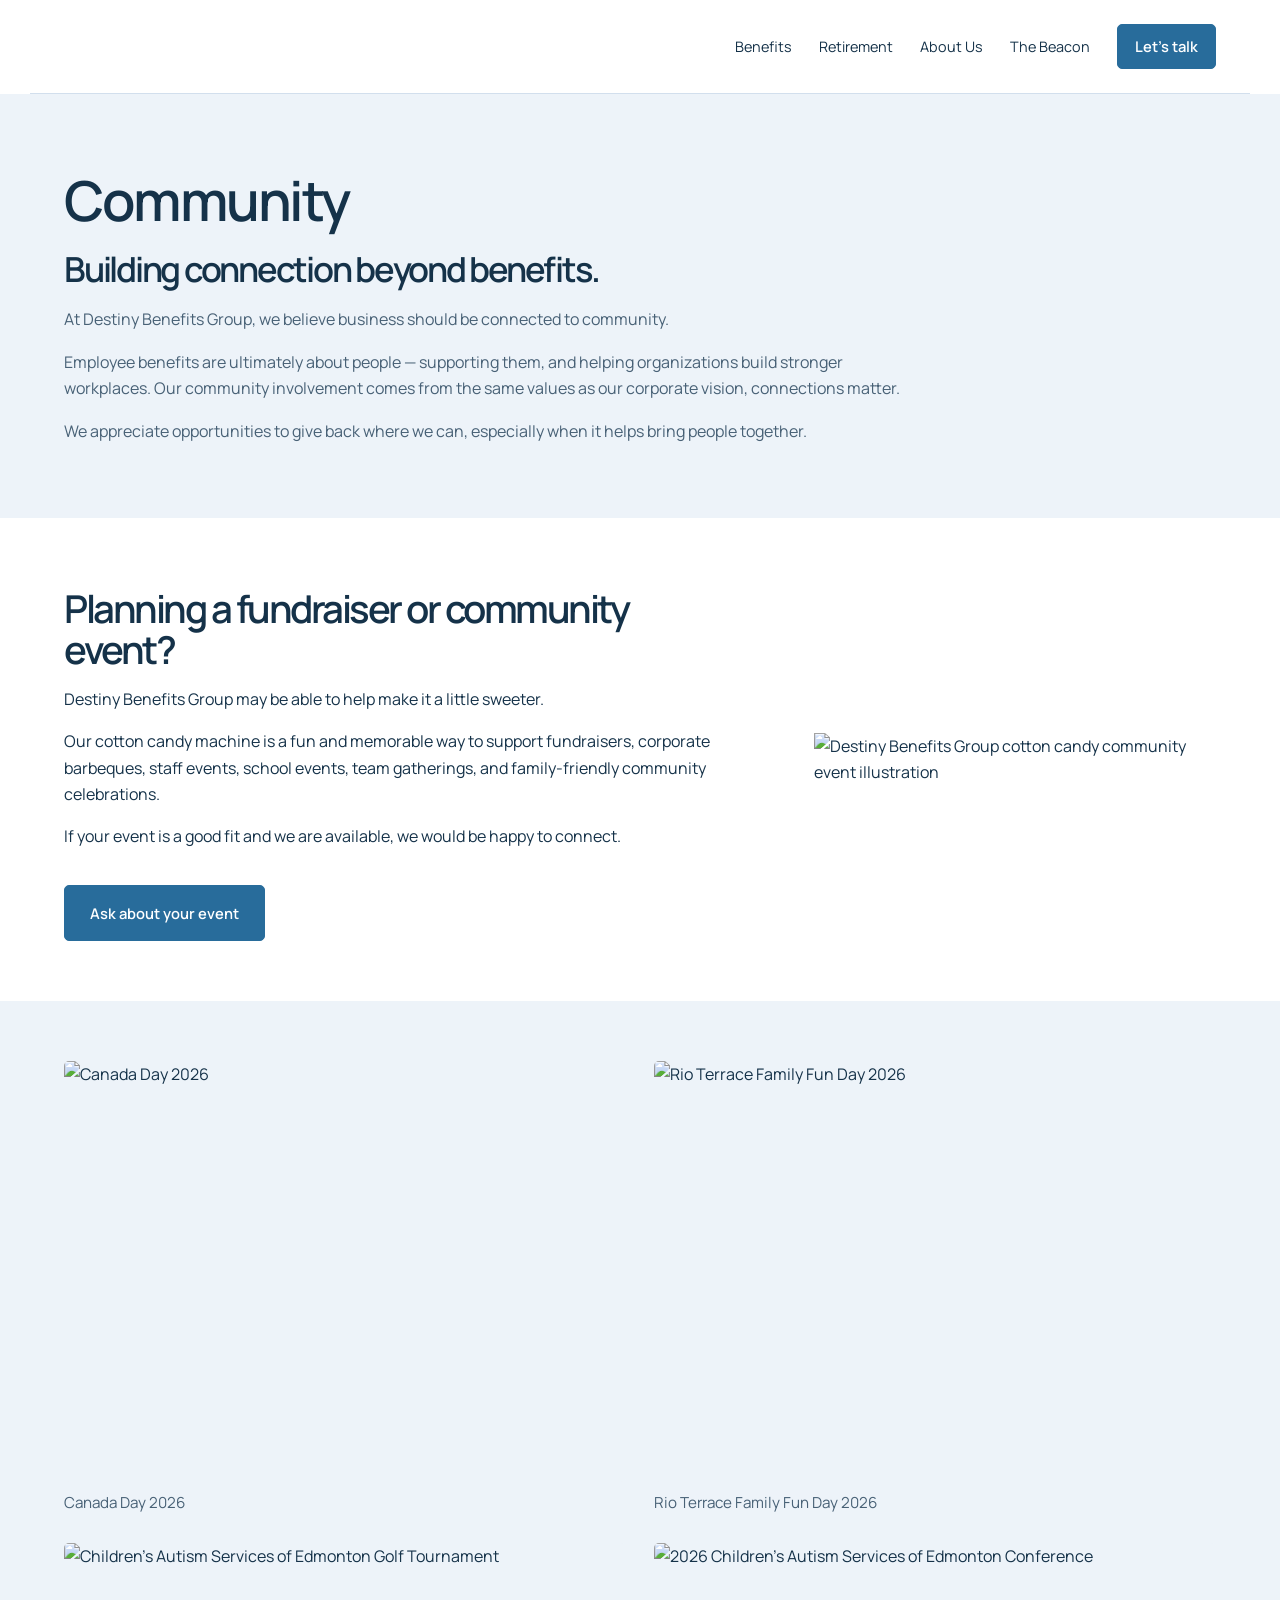
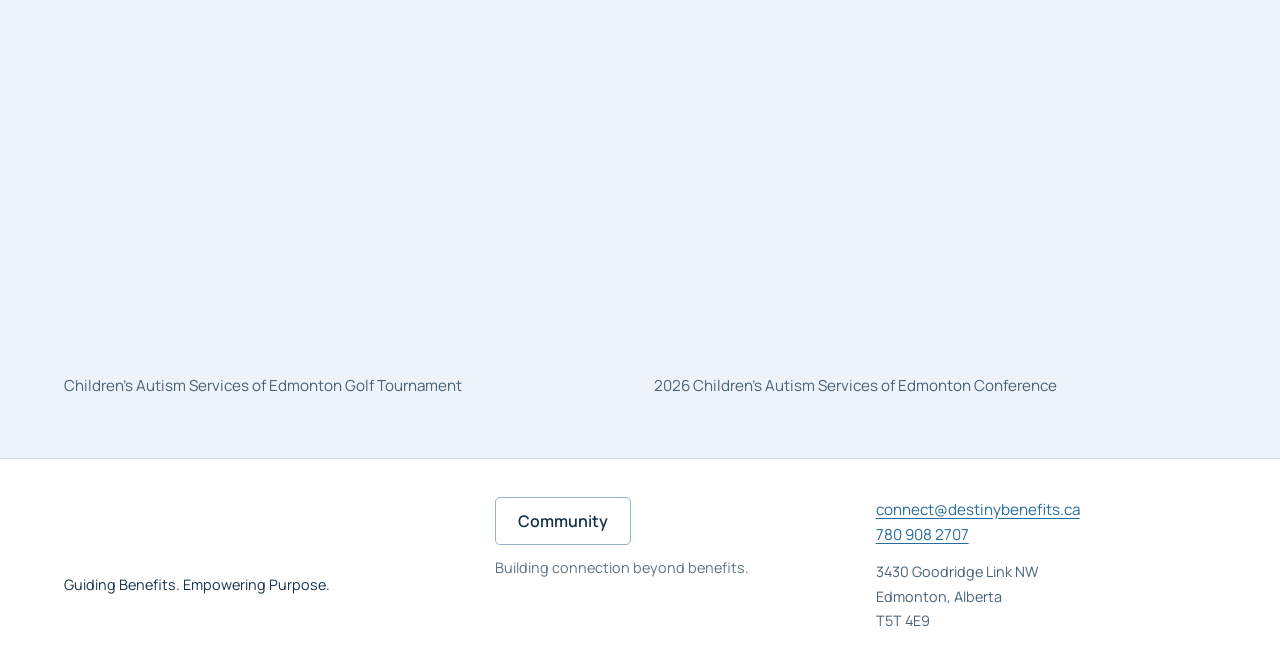
==== website/community/index.html @ bb43218a "Initial website backup" ====
<!doctype html>
<html lang="en-CA">
<head>
<meta charset="utf-8"><meta name="viewport" content="width=device-width,initial-scale=1">
<title>Community | Destiny Benefits Group</title>
<meta name="description" content="Building connection beyond benefits. Explore Destiny Benefits Group’s community involvement and cotton candy support for fundraisers and events.">
<link rel="canonical" href="https://www.caseyco.ca/community/">
<script async src="https://www.googletagmanager.com/gtag/js?id=G-K50L75HKY7"></script>
<script>window.dataLayer=window.dataLayer||[];function gtag(){dataLayer.push(arguments)}gtag('js',new Date());gtag('config','G-K50L75HKY7');</script>
<link rel="icon" type="image/svg+xml" href="data:image/svg+xml,%3Csvg xmlns='http://www.w3.org/2000/svg' viewBox='0 0 64 64'%3E%3Crect width='64' height='64' rx='10' fill='%23262327'/%3E%3Ctext x='32' y='45' text-anchor='middle' font-family='Georgia' font-size='43' fill='%23d6ac58'%3E%26amp%3B%3C/text%3E%3C/svg%3E">
<style>
@import url('https://fonts.googleapis.com/css2?family=DM+Sans:wght@400;500;600;700&family=Manrope:wght@400;500;600&display=swap');
:root{--ink:#282428;--muted:#665f5d;--gold:#b8893d;--pale:#f7f3ec;--cream:#fdfbf7;--line:#ded6ca}*{box-sizing:border-box}html{scroll-behavior:smooth}body{margin:0;color:var(--ink);background:var(--cream);font:16px/1.65 'DM Sans',Arial,sans-serif}a{color:inherit}img{max-width:100%}button,input,select,textarea{font:inherit}button{cursor:pointer}.wrap{max-width:1220px;margin:auto;padding:0 34px}.eyebrow{font-size:.78rem;letter-spacing:.19em;text-transform:uppercase;font-weight:700;color:#946c31}.serif{font-family:Georgia,'Times New Roman',serif;font-weight:400;letter-spacing:-.045em;line-height:1.06}h1{font-size:clamp(3.2rem,6.7vw,6.8rem);margin:.3em 0}h2{font-size:clamp(2.4rem,4vw,4.5rem);margin:.25em 0 .35em}h3{font-size:1.38rem;line-height:1.25;margin:.7em 0}.lead{font-size:1.16rem;line-height:1.7;color:#4d4748;max-width:620px}.btn{display:inline-flex;align-items:center;justify-content:center;padding:15px 25px;border:1px solid var(--ink);background:var(--ink);color:white;text-decoration:none;font-weight:600;font-size:.92rem;min-height:54px;transition:.2s}.btn:hover{background:#4c3e35}.btn.light{background:transparent;color:var(--ink)}.btn.light:hover{background:#eee8dd}.textlink{font-weight:700;text-underline-offset:5px}.nav{display:flex;align-items:center;justify-content:space-between;gap:24px;min-height:94px;border-bottom:1px solid var(--line)}.nav img{width:190px;display:block}.navlinks{display:flex;align-items:center;gap:27px;font-size:.9rem}.navlinks a{text-decoration:none}.navlinks a:hover{text-decoration:underline}.navlinks .btn{min-height:42px;padding:9px 17px;color:white}.hero{background:#f8f5ef;position:relative;overflow:hidden}.hero:after{content:'&';font-family:Georgia,serif;color:#d8bd87;position:absolute;font-size:40rem;line-height:1;right:-7rem;top:-7rem;opacity:.16;pointer-events:none}.herogrid{display:grid;grid-template-columns:1.2fr .8fr;gap:7%;align-items:end;padding-top:95px;padding-bottom:100px;position:relative;z-index:1}.hero .lead{font-size:1.2rem}.heroaside{border-top:1px solid #bbaa8e;padding-top:30px;margin-bottom:14px;max-width:380px}.heroaside strong{display:block;font:normal 1.8rem/1.2 Georgia,serif}.heroaside p{color:var(--muted)}.actions{display:flex;gap:12px;flex-wrap:wrap;margin-top:35px}.strip{background:var(--ink);color:#f7f0e4}.strip .wrap{display:flex;align-items:center;justify-content:space-between;gap:40px;padding-top:28px;padding-bottom:28px}.strip p{margin:0;font-size:1.05rem}.strip span{color:#d6ad66}.section{padding:110px 0}.intro{display:grid;grid-template-columns:1fr 1fr;gap:12%;align-items:start}.intro p{color:var(--muted)}.rule{border-top:1px solid var(--line);margin-top:40px}.grid3{display:grid;grid-template-columns:repeat(3,1fr);gap:23px;margin-top:45px}.card{border-top:2px solid #c49a57;padding:25px 15px 20px 0}.card .num{font-family:Georgia,serif;color:#b58c4e;font-size:1.5rem}.card p{color:var(--muted);margin:0}.cream{background:var(--pale)}.offerhead{display:flex;justify-content:space-between;align-items:end;gap:40px}.offerhead p{max-width:480px;color:var(--muted)}.offergrid{display:grid;grid-template-columns:repeat(2,1fr);gap:1px;background:var(--line);border:1px solid var(--line);margin-top:45px}.offer{padding:39px;background:var(--cream)}.offer p{color:var(--muted);margin:0}.offer small{display:block;text-transform:uppercase;letter-spacing:.12em;color:#936b34;font-weight:700}.micro{background:#2d292b;color:#f8f4ee;padding:95px 0}.microgrid{display:grid;grid-template-columns:1.2fr .8fr;gap:10%;align-items:center}.micro .eyebrow{color:#dbba7a}.micro p{color:#ddd4cb}.micro .btn{background:#d1aa66;color:#261f1e;border-color:#d1aa66}.microbox{border:1px solid #8b7558;padding:38px}.microbox strong{font:normal 2rem Georgia,serif;color:#e4ca97}.microbox ul{padding-left:20px;color:#e5d9cd}.microbox li{margin:10px 0}.process{display:grid;grid-template-columns:repeat(4,1fr);gap:22px;margin-top:40px}.step{border-top:1px solid #ae956d;padding-top:17px}.step b{color:#af8546}.step p{color:var(--muted)}.quote{padding:78px 0;background:#eee5d6}.quote blockquote{font:normal clamp(2rem,3.7vw,3.9rem)/1.2 Georgia,serif;letter-spacing:-.035em;max-width:900px;margin:0}.quote p{margin-bottom:0;color:#6f604c}.contact{background:#f8f5ef}.contactgrid{display:grid;grid-template-columns:.85fr 1.15fr;gap:9%}.contact p{color:var(--muted)}form{background:#fff;padding:36px;border:1px solid var(--line)}label{display:block;font-weight:600;font-size:.9rem;margin-bottom:6px}input,select,textarea{width:100%;border:1px solid #bfb7ab;background:#fff;border-radius:0;padding:12px 13px;color:var(--ink);min-height:49px}textarea{min-height:110px;resize:vertical}input:focus,select:focus,textarea:focus{outline:2px solid var(--gold);outline-offset:2px}.field{margin-bottom:18px}.row{display:grid;grid-template-columns:1fr 1fr;gap:15px}.hint{font-size:.82rem;color:var(--muted);line-height:1.5}.footer{background:#262327;color:#e8e0d8;padding:45px 0}.footer .wrap{display:flex;justify-content:space-between;gap:30px;align-items:center}.footer img{width:180px;background:white}.footer a{color:#e2bf81}.footer p{font-size:.82rem;color:#c8bfb5;margin:0}.sr{position:absolute;width:1px;height:1px;padding:0;margin:-1px;overflow:hidden;clip:rect(0,0,0,0);white-space:nowrap;border:0}@media(max-width:850px){.navlinks a:not(.btn){display:none}.herogrid,.intro,.microgrid,.contactgrid{grid-template-columns:1fr}.herogrid{padding-top:65px;padding-bottom:70px;gap:45px}.heroaside{max-width:none}.grid3,.process{grid-template-columns:repeat(2,1fr)}.section{padding:75px 0}}@media(max-width:600px){.wrap{padding-left:22px;padding-right:22px}.nav{min-height:74px}.nav img{width:145px}.navlinks .btn{font-size:.78rem;padding:7px 10px;min-height:40px}.herogrid{padding-top:48px}h1{font-size:3.45rem}.grid3,.process,.offergrid,.row{grid-template-columns:1fr}.offer{padding:27px}.strip .wrap{display:block}.strip p+p{margin-top:8px}.microbox{padding:25px}.footer .wrap{display:block}.footer p{margin-top:20px}form{padding:22px}.section{padding:65px 0}}@media(prefers-reduced-motion:reduce){html{scroll-behavior:auto}*{transition:none!important}}
/* Blend the white JPEG logo into the page instead of framing it as a tile. */
.nav img,.footer img{mix-blend-mode:multiply}
.footer{background:#f8f5ef;color:var(--ink);border-top:1px solid var(--line)}
.footer img{background:transparent}.footer a{color:#735020}.footer p{color:#6f6760}
.hero{background:#f7f2e9}.hero:after{opacity:.11;right:-5rem;top:-8rem}
.hero .eyebrow{color:#805722}.heroaside{border-top:2px solid #c99d56}
@media(max-width:600px){.hero:after{right:-10rem;top:3rem;font-size:25rem}}

/* Contemporary, high-contrast direction. The supplied mark remains blended into white surfaces. */
:root{--ink:#153249;--muted:#486176;--gold:#286c9b;--pale:#edf3f9;--cream:#ffffff;--line:#d2dfed}
body{background:#fff;color:var(--ink);font-family:'Manrope','DM Sans',Arial,sans-serif}
.serif{font-family:'Manrope','DM Sans',Arial,sans-serif;font-weight:600;letter-spacing:-.065em;line-height:1.07}
.eyebrow{color:#255c86;letter-spacing:.12em}.lead{color:#314d60}.btn{background:#286c9b;border-color:#286c9b;color:white;border-radius:5px}.btn:hover{background:#205579;border-color:#205579}.btn.light{color:#153249;border-color:#94afc9;background:transparent}.btn.light:hover{background:#e7eff8}
.nav{background:white}.nav img,.footer img{mix-blend-mode:multiply}.navlinks .btn{color:white}
.hero{background:#edf3f9}.hero:after{content:none}.herogrid{align-items:center;grid-template-columns:1.16fr .84fr;padding-top:105px;padding-bottom:115px}.hero h1{max-width:790px}.heroaside{background:#153249;color:white;padding:50px;border:0;max-width:none;margin:0;border-radius:5px;box-shadow:16px 16px 0 #ccdff2}.heroaside .eyebrow{color:#b5d8f4}.heroaside strong{font-family:'Manrope',sans-serif;font-size:clamp(1.7rem,2.2vw,2.5rem);font-weight:600;letter-spacing:-.045em}.heroaside p{color:#dfecf8}.hero .eyebrow{color:#286c9b}
.audience{background:#fff}.audience-heading{display:flex;justify-content:space-between;align-items:end;gap:40px}.audience-heading p{max-width:385px;color:var(--muted)}.audience-tabs{display:grid;grid-template-columns:repeat(3,1fr);gap:12px;margin-top:42px}.audience-tab{text-align:left;border:1px solid #d2dfed;background:#f6f9fc;color:var(--ink);padding:23px 25px;min-height:126px;border-radius:5px;transition:.2s}.audience-tab:hover{border-color:#286c9b;background:#e7eff8}.audience-tab.active{background:#153249;color:white;border-color:#153249}.audience-tab span{font-size:.76rem;font-weight:700;color:#286c9b;margin-right:15px}.audience-tab.active span{color:#b5d8f4}.audience-tab strong{font-size:1.14rem}.audience-tab small{display:block;margin:10px 0 0 32px;font-size:.85rem}.audience-panel{display:grid;grid-template-columns:1.05fr .95fr;gap:8%;background:#edf3f9;margin-top:14px;padding:55px;border-radius:5px;min-height:400px}.audience-copy h3{font-size:clamp(2rem,3.2vw,3.5rem);margin:12px 0 22px;max-width:540px}.audience-copy p{color:#38576b}.audience-copy .btn{margin-top:13px}.audience-benefits{border-left:1px solid #bed2e7;padding-left:8%;align-self:center}.audience-benefits ul{padding:0;margin:15px 0 0;list-style:none}.audience-benefits li{padding:18px 0;border-top:1px solid #bed2e7}.audience-benefits strong,.audience-benefits span{display:block}.audience-benefits span{font-size:.93rem;color:#486176;margin-top:3px}
.review{background:#153249;color:white}.reviewgrid{display:grid;grid-template-columns:1.15fr .85fr;gap:12%;align-items:center}.review .eyebrow{color:#b5d8f4}.review .lead,.review p{color:#dfecf8}.review .btn{background:#a4cbec;color:#17364f;border-color:#a4cbec}.review .btn:hover{background:#d0e6f9}.review-note{border:1px solid #7399ba;padding:35px}.review-note h3{font-size:1.65rem}.review-note p{margin-bottom:0}
.solutions{background:white}.offergrid{background:#d2dfed;border-color:#d2dfed}.offer{background:#f9fbfc}.offer small{color:#286c9b}.offer h3{font-size:1.5rem}.method{background:#edf3f9}.method .step{border-color:#91b5d4}.method .step b{color:#286c9b}
.contact{background:#f6f9fc}.contact form{border-color:#d2dfed;box-shadow:12px 12px 0 #dfeaf6}.contact input,.contact select,.contact textarea{border-color:#a1b9d1;border-radius:3px}.footer{background:#fff;color:var(--ink);border-top:1px solid #d2dfed}.footer a{color:#286c9b}.footer p{color:#5d7380}
@media(max-width:850px){.herogrid,.reviewgrid,.audience-panel{grid-template-columns:1fr}.reviewgrid{gap:38px}.audience-panel{gap:24px}.herogrid{padding-top:75px;padding-bottom:85px}.heroaside{box-shadow:10px 10px 0 #ccdff2}.audience-benefits{border-left:0;border-top:1px solid #bed2e7;padding:28px 0 0}.audience-heading{display:block}}
@media(max-width:600px){.herogrid{padding-top:55px}.hero h1{font-size:clamp(3rem,12vw,4rem)}.heroaside{padding:29px}.audience-tabs{grid-template-columns:1fr;gap:8px}.audience-tab{min-height:80px;padding:14px 18px}.audience-tab small{margin:3px 0 0 31px}.audience-panel{padding:27px}.review-note{padding:25px}.contact form{box-shadow:6px 6px 0 #dfeaf6}}
.contact-content{max-width:760px}.contact-content .actions{margin-top:28px}.contact-content .btn{margin-top:0}
.brand-logo{display:block;width:190px;height:70px;background:url("/assets/destiny-benefits-logo.png") center center/340px auto no-repeat}.footer .brand-logo{width:180px;height:66px;background-size:322px auto}@media(max-width:600px){.nav .brand-logo{width:145px;height:54px;background-size:260px auto}}
@media(max-width:850px){.nav{flex-wrap:wrap;padding-top:10px;padding-bottom:14px}.navlinks{width:100%;justify-content:space-between;gap:10px;flex-wrap:wrap}.navlinks a:not(.btn){display:inline}.navlinks .btn{min-height:40px;padding:8px 13px}}
.copy-option{margin-top:30px;border-top:1px solid #bed2e7;padding-top:18px}.copy-option summary{cursor:pointer;font-weight:700;color:#255c86;text-underline-offset:4px}.copy-option[open]{border-top-color:#82a8c9}.copy-option h4{font-size:1.45rem;line-height:1.2;margin:22px 0 12px}.copy-option p{margin:0 0 13px}.copy-option .alt-statement{margin:18px 0;font-weight:700;color:#153249}

.hero h1{font-size:clamp(2.8rem,4.3vw,4.5rem);line-height:1.13;letter-spacing:-.045em;max-width:680px}
@media(max-width:600px){.hero h1{font-size:clamp(2.45rem,8.5vw,3.1rem);line-height:1.14}}

.home-hero .herogrid{grid-template-columns:1.12fr .88fr;gap:6%;padding-top:64px;padding-bottom:64px}.home-hero h1{font-size:clamp(2.7rem,4.2vw,4.3rem)}.logo-animation{position:relative;aspect-ratio:16/9;width:100%;overflow:hidden;border-radius:5px;background:#223463}.logo-animation img,.logo-animation video{position:absolute;width:100%;height:100%;object-fit:contain;inset:0}.logo-animation video{display:none}.logo-animation.playing video{display:block}.logo-animation.playing img{visibility:hidden}.home-plans{padding:32px 0;border-bottom:1px solid var(--line)}.home-plans .wrap{display:grid;grid-template-columns:.8fr 1.2fr;gap:35px;align-items:center}.home-plans p{margin:4px 0}.home-services{grid-template-columns:repeat(2,1fr)}.home-questions{padding-left:24px;margin:28px 0;font-size:1.16rem}.home-questions li{margin:12px 0}.home-approach{max-width:850px}.home-approach p{color:var(--muted)}@media(max-width:850px){.home-hero .herogrid{grid-template-columns:1fr;gap:30px}.logo-animation{grid-row:1;max-width:480px;justify-self:center}.home-plans .wrap{grid-template-columns:1fr;gap:12px}}@media(max-width:600px){.home-hero .herogrid{padding-top:28px;padding-bottom:45px}.logo-animation{max-width:340px}.home-services{grid-template-columns:1fr}}
.talk-grid{display:grid;grid-template-columns:1fr 1fr;gap:8%;align-items:start}.talk-card{padding:34px;background:var(--pale);border:1px solid var(--line);border-radius:5px}.talk-card h2{font-size:2rem}.talk-details{font-size:1.12rem}.talk-details a{overflow-wrap:anywhere}.talk-details address{font-style:normal;margin-top:28px}@media(max-width:700px){.talk-grid{grid-template-columns:1fr;gap:32px}.talk-card{padding:25px}}
.community-intro{max-width:850px;padding-top:58px;padding-bottom:58px}.community-intro h1{font-size:clamp(2.8rem,4.3vw,4.5rem)}.community-intro h2{font-size:clamp(1.5rem,2.7vw,2.25rem);line-height:1.25}.community-intro p{color:var(--muted)}.community-offer{display:grid;grid-template-columns:1.25fr .75fr;gap:7%;align-items:center}.community-offer h2{font-size:clamp(1.8rem,3vw,2.7rem)}.community-offer img{width:100%;max-height:310px;object-fit:contain}.community-section{padding:60px 0}.community-gallery{display:grid;grid-template-columns:repeat(2,minmax(0,1fr));gap:28px}.community-gallery figure{margin:0}.community-gallery img{display:block;width:100%;aspect-ratio:4/3;object-fit:contain;background:var(--pale);border-radius:5px}.community-gallery figcaption{font-size:.95rem;line-height:1.5;margin-top:10px;color:var(--muted)}@media(max-width:700px){.community-offer,.community-gallery{grid-template-columns:1fr}.community-offer{gap:28px}.community-offer img{max-height:230px}.community-section{padding:42px 0}}

/* Shared footer across every page. */
.footer{background:#fff;border-top:1px solid var(--line);padding:38px 0}.footer .footer-grid{display:grid;grid-template-columns:1.15fr 1fr 1fr;gap:40px;align-items:start}.footer .brand-logo{width:180px;height:66px;background:url('/assets/destiny-benefits-logo.png') center/322px auto no-repeat}.footer .footer-tagline{font-size:.9rem;color:var(--ink);margin:10px 0 0}.footer .community-link{display:inline-flex;align-items:center;justify-content:center;padding:10px 22px;border:1px solid #94afc9;border-radius:5px;text-decoration:none;color:var(--ink);font-size:1rem;font-weight:600;min-height:44px}.footer .community-link:hover{background:var(--pale);border-color:#286c9b}.footer .footer-community p{font-size:.9rem;line-height:1.5;margin:12px 0 0}.footer .footer-contact{font-size:.95rem;line-height:1.7}.footer .footer-contact a{overflow-wrap:anywhere;text-underline-offset:3px}.footer address{font-style:normal;font-size:.9rem;color:var(--muted);margin-top:12px}.footer a:focus-visible{outline:2px solid #286c9b;outline-offset:4px}@media(max-width:850px){.footer .footer-grid{grid-template-columns:1fr 1fr;gap:28px}.footer .footer-brand{grid-column:1/-1}}@media(max-width:600px){.footer .footer-grid{grid-template-columns:1fr;gap:26px}.footer .footer-brand{grid-column:auto}.footer .footer-tagline{margin-top:10px}.footer .footer-community p{margin-top:10px}}
</style>
</head>
<body><header class="wrap nav"><a href="/" aria-label="Destiny Benefits Group home"><span class="brand-logo" role="img" aria-label="Destiny Benefits Group"></span></a><nav class="navlinks" aria-label="Main navigation"><a href="/healthbenefits/">Benefits</a><a href="/retirement/">Retirement</a><a href="/model/">About Us</a><a href="https://www.destinybenefits.ca/the-beacon-blog">The Beacon</a><a class="btn" href="/lets-talk/">Let’s talk</a></nav></header><main id="top"><section class="hero"><div class="wrap"><div class="community-intro"><h1 class="serif">Community</h1><h2 class="serif">Building connection beyond benefits.</h2><p>At Destiny Benefits Group, we believe business should be connected to community.</p><p>Employee benefits are ultimately about people — supporting them, and helping organizations build stronger workplaces. Our community involvement comes from the same values as our corporate vision, connections matter.</p><p>We appreciate opportunities to give back where we can, especially when it helps bring people together.</p></div></div></section><section class="community-section"><div class="wrap community-offer"><div><h2 class="serif">Planning a fundraiser or community event?</h2><p>Destiny Benefits Group may be able to help make it a little sweeter.</p><p>Our cotton candy machine is a fun and memorable way to support fundraisers, corporate barbeques, staff events, school events, team gatherings, and family-friendly community celebrations.</p><p>If your event is a good fit and we are available, we would be happy to connect.</p><div class="actions"><a class="btn" href="mailto:connect@destinybenefits.ca?subject=Community%20event%20inquiry">Ask about your event</a></div></div><img src="/images/community/cotton-candy.png" alt="Destiny Benefits Group cotton candy community event illustration" loading="lazy"></div></section><section class="community-section cream" aria-label="Community events"><div class="wrap community-gallery"><figure><img src="/images/community/canada-day.jpeg" alt="Canada Day 2026" loading="lazy"><figcaption>Canada Day 2026</figcaption></figure><figure><img src="/images/community/rio-terrace.jpg" alt="Rio Terrace Family Fun Day 2026" loading="lazy"><figcaption>Rio Terrace Family Fun Day 2026</figcaption></figure><figure><img src="/images/community/golf.jpeg" alt="Children’s Autism Services of Edmonton Golf Tournament" loading="lazy"><figcaption>Children’s Autism Services of Edmonton Golf Tournament</figcaption></figure><figure><img src="/images/community/conference.jpg" alt="2026 Children’s Autism Services of Edmonton Conference" loading="lazy"><figcaption>2026 Children’s Autism Services of Edmonton Conference</figcaption></figure></div></section></main><footer class="footer"><div class="wrap footer-grid"><div class="footer-brand"><a href="/" aria-label="Destiny Benefits Group home"><span class="brand-logo" role="img" aria-label="Destiny Benefits Group"></span></a><p class="footer-tagline">Guiding Benefits. Empowering Purpose.</p></div><nav class="footer-community" aria-label="Community"><a class="community-link" href="/community/">Community</a><p>Building connection beyond benefits.</p></nav><div class="footer-contact"><a href="mailto:connect@destinybenefits.ca">connect@destinybenefits.ca</a><br><a href="tel:+17809082707">780 908 2707</a><address>3430 Goodridge Link NW<br>Edmonton, Alberta<br>T5T 4E9</address></div></div></footer></body></html>
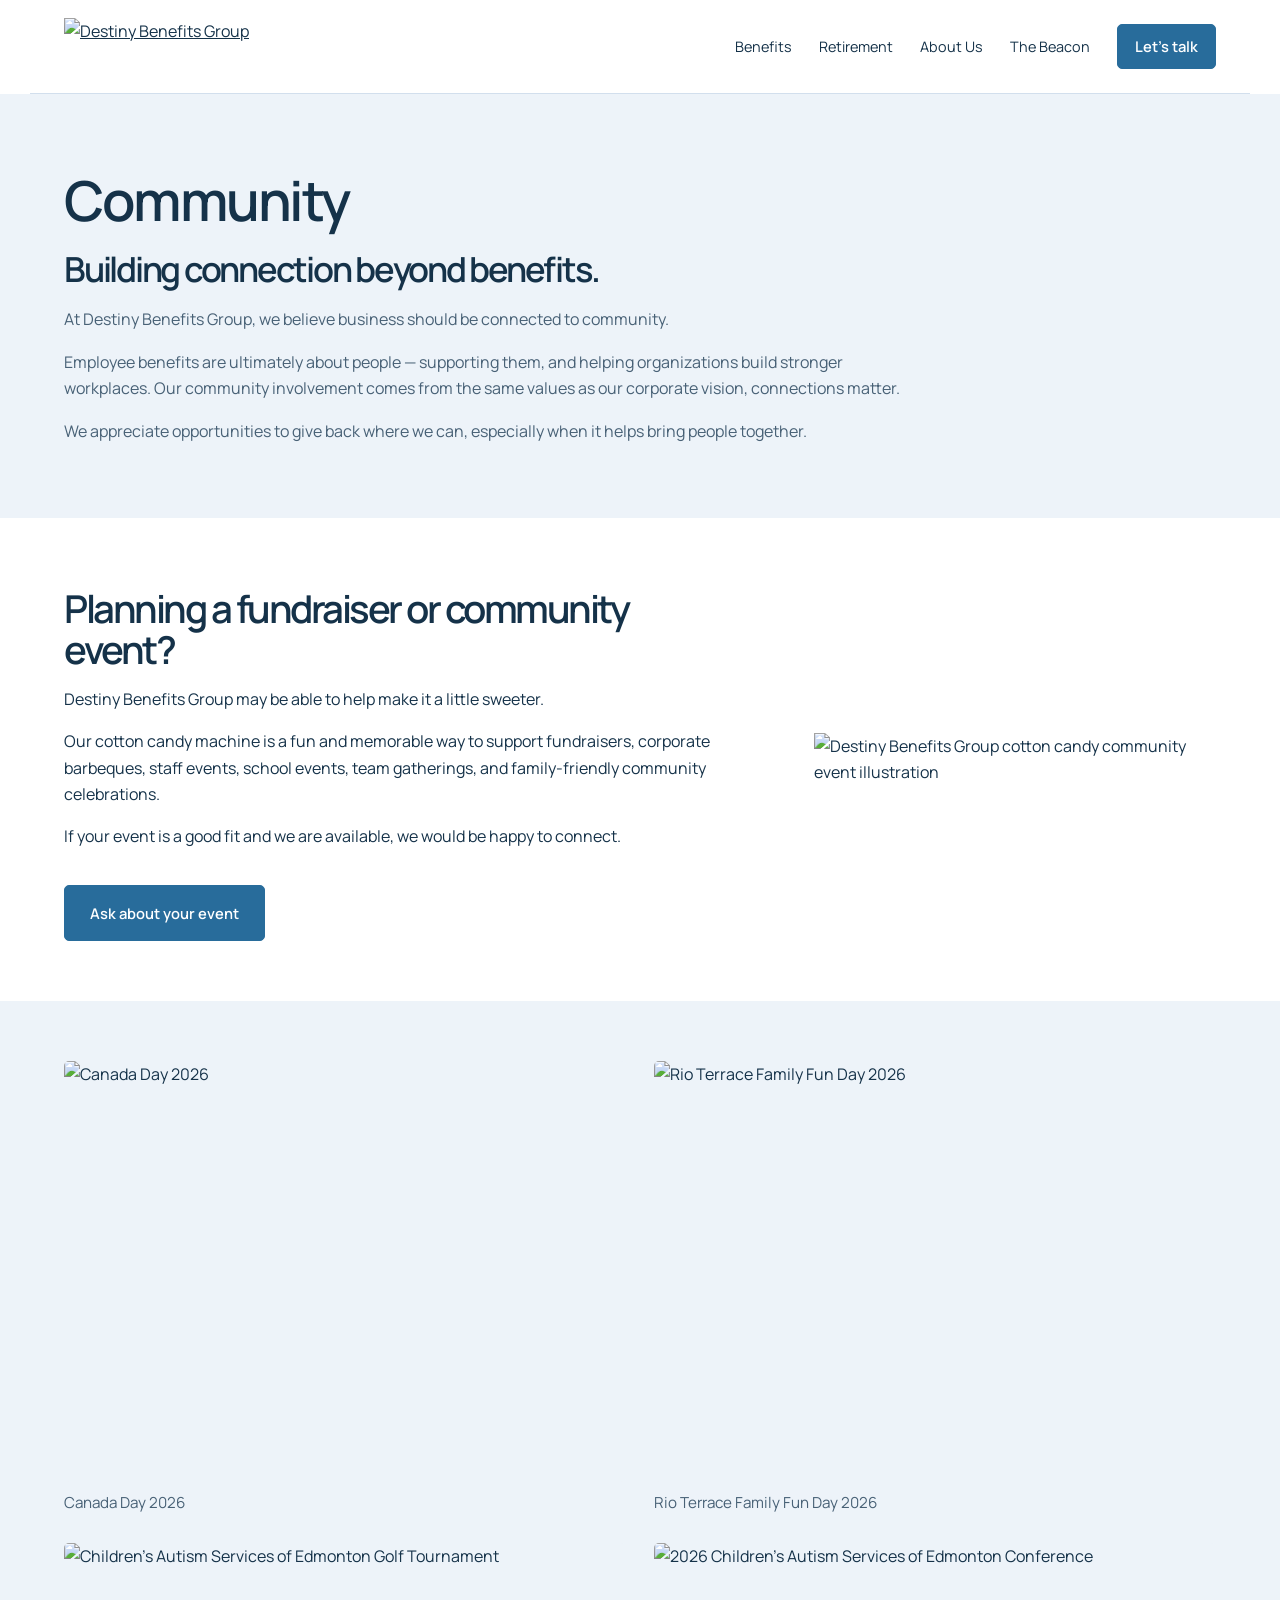
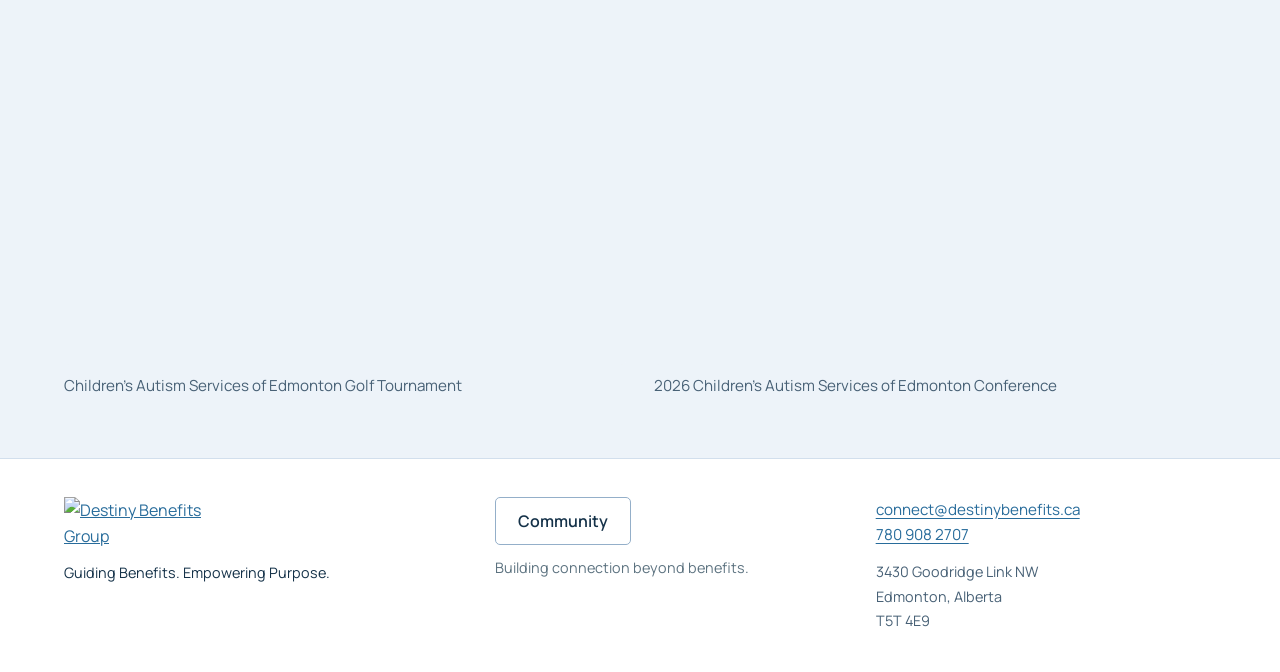
==== commit 2bc0418b: "Render original logo as an image with a tight viewport" ====
--- a/website/community/index.html
+++ b/website/community/index.html
@@ -4,7 +4,7 @@
 <meta charset="utf-8"><meta name="viewport" content="width=device-width,initial-scale=1">
 <title>Community | Destiny Benefits Group</title>
 <meta name="description" content="Building connection beyond benefits. Explore Destiny Benefits Group’s community involvement and cotton candy support for fundraisers and events.">
-<link rel="canonical" href="https://www.caseyco.ca/community/">
+<link rel="canonical" href="https://caseyco.ca/community/">
 <script async src="https://www.googletagmanager.com/gtag/js?id=G-K50L75HKY7"></script>
 <script>window.dataLayer=window.dataLayer||[];function gtag(){dataLayer.push(arguments)}gtag('js',new Date());gtag('config','G-K50L75HKY7');</script>
 <link rel="icon" type="image/svg+xml" href="data:image/svg+xml,%3Csvg xmlns='http://www.w3.org/2000/svg' viewBox='0 0 64 64'%3E%3Crect width='64' height='64' rx='10' fill='%23262327'/%3E%3Ctext x='32' y='45' text-anchor='middle' font-family='Georgia' font-size='43' fill='%23d6ac58'%3E%26amp%3B%3C/text%3E%3C/svg%3E">
@@ -46,6 +46,9 @@
 
 /* Shared footer across every page. */
 .footer{background:#fff;border-top:1px solid var(--line);padding:38px 0}.footer .footer-grid{display:grid;grid-template-columns:1.15fr 1fr 1fr;gap:40px;align-items:start}.footer .brand-logo{width:180px;height:66px;background:url('/assets/destiny-benefits-logo.png') center/322px auto no-repeat}.footer .footer-tagline{font-size:.9rem;color:var(--ink);margin:10px 0 0}.footer .community-link{display:inline-flex;align-items:center;justify-content:center;padding:10px 22px;border:1px solid #94afc9;border-radius:5px;text-decoration:none;color:var(--ink);font-size:1rem;font-weight:600;min-height:44px}.footer .community-link:hover{background:var(--pale);border-color:#286c9b}.footer .footer-community p{font-size:.9rem;line-height:1.5;margin:12px 0 0}.footer .footer-contact{font-size:.95rem;line-height:1.7}.footer .footer-contact a{overflow-wrap:anywhere;text-underline-offset:3px}.footer address{font-style:normal;font-size:.9rem;color:var(--muted);margin-top:12px}.footer a:focus-visible{outline:2px solid #286c9b;outline-offset:4px}@media(max-width:850px){.footer .footer-grid{grid-template-columns:1fr 1fr;gap:28px}.footer .footer-brand{grid-column:1/-1}}@media(max-width:600px){.footer .footer-grid{grid-template-columns:1fr;gap:26px}.footer .footer-brand{grid-column:auto}.footer .footer-tagline{margin-top:10px}.footer .footer-community p{margin-top:10px}}
+
+/* Render the original logo directly, without scaling its empty canvas. */
+.nav .brand-logo{display:block;width:190px;height:auto;background:none;mix-blend-mode:normal}.footer .brand-logo{display:block;width:180px;height:auto;background:none;mix-blend-mode:normal}@media(max-width:600px){.nav .brand-logo{width:145px;height:auto;background:none}}
 </style>
 </head>
-<body><header class="wrap nav"><a href="/" aria-label="Destiny Benefits Group home"><span class="brand-logo" role="img" aria-label="Destiny Benefits Group"></span></a><nav class="navlinks" aria-label="Main navigation"><a href="/healthbenefits/">Benefits</a><a href="/retirement/">Retirement</a><a href="/model/">About Us</a><a href="https://www.destinybenefits.ca/the-beacon-blog">The Beacon</a><a class="btn" href="/lets-talk/">Let’s talk</a></nav></header><main id="top"><section class="hero"><div class="wrap"><div class="community-intro"><h1 class="serif">Community</h1><h2 class="serif">Building connection beyond benefits.</h2><p>At Destiny Benefits Group, we believe business should be connected to community.</p><p>Employee benefits are ultimately about people — supporting them, and helping organizations build stronger workplaces. Our community involvement comes from the same values as our corporate vision, connections matter.</p><p>We appreciate opportunities to give back where we can, especially when it helps bring people together.</p></div></div></section><section class="community-section"><div class="wrap community-offer"><div><h2 class="serif">Planning a fundraiser or community event?</h2><p>Destiny Benefits Group may be able to help make it a little sweeter.</p><p>Our cotton candy machine is a fun and memorable way to support fundraisers, corporate barbeques, staff events, school events, team gatherings, and family-friendly community celebrations.</p><p>If your event is a good fit and we are available, we would be happy to connect.</p><div class="actions"><a class="btn" href="mailto:connect@destinybenefits.ca?subject=Community%20event%20inquiry">Ask about your event</a></div></div><img src="/images/community/cotton-candy.png" alt="Destiny Benefits Group cotton candy community event illustration" loading="lazy"></div></section><section class="community-section cream" aria-label="Community events"><div class="wrap community-gallery"><figure><img src="/images/community/canada-day.jpeg" alt="Canada Day 2026" loading="lazy"><figcaption>Canada Day 2026</figcaption></figure><figure><img src="/images/community/rio-terrace.jpg" alt="Rio Terrace Family Fun Day 2026" loading="lazy"><figcaption>Rio Terrace Family Fun Day 2026</figcaption></figure><figure><img src="/images/community/golf.jpeg" alt="Children’s Autism Services of Edmonton Golf Tournament" loading="lazy"><figcaption>Children’s Autism Services of Edmonton Golf Tournament</figcaption></figure><figure><img src="/images/community/conference.jpg" alt="2026 Children’s Autism Services of Edmonton Conference" loading="lazy"><figcaption>2026 Children’s Autism Services of Edmonton Conference</figcaption></figure></div></section></main><footer class="footer"><div class="wrap footer-grid"><div class="footer-brand"><a href="/" aria-label="Destiny Benefits Group home"><span class="brand-logo" role="img" aria-label="Destiny Benefits Group"></span></a><p class="footer-tagline">Guiding Benefits. Empowering Purpose.</p></div><nav class="footer-community" aria-label="Community"><a class="community-link" href="/community/">Community</a><p>Building connection beyond benefits.</p></nav><div class="footer-contact"><a href="mailto:connect@destinybenefits.ca">connect@destinybenefits.ca</a><br><a href="tel:+17809082707">780 908 2707</a><address>3430 Goodridge Link NW<br>Edmonton, Alberta<br>T5T 4E9</address></div></div></footer></body></html>+<body><header class="wrap nav"><a href="/" aria-label="Destiny Benefits Group home"><img class="brand-logo" src="/assets/destiny-benefits-logo-web.svg" alt="Destiny Benefits Group" width="1114" height="339"></a><nav class="navlinks" aria-label="Main navigation"><a href="/healthbenefits/">Benefits</a><a href="/retirement/">Retirement</a><a href="/model/">About Us</a><a href="https://www.destinybenefits.ca/the-beacon-blog">The Beacon</a><a class="btn" href="/lets-talk/">Let’s talk</a></nav></header><main id="top"><section class="hero"><div class="wrap"><div class="community-intro"><h1 class="serif">Community</h1><h2 class="serif">Building connection beyond benefits.</h2><p>At Destiny Benefits Group, we believe business should be connected to community.</p><p>Employee benefits are ultimately about people — supporting them, and helping organizations build stronger workplaces. Our community involvement comes from the same values as our corporate vision, connections matter.</p><p>We appreciate opportunities to give back where we can, especially when it helps bring people together.</p></div></div></section><section class="community-section"><div class="wrap community-offer"><div><h2 class="serif">Planning a fundraiser or community event?</h2><p>Destiny Benefits Group may be able to help make it a little sweeter.</p><p>Our cotton candy machine is a fun and memorable way to support fundraisers, corporate barbeques, staff events, school events, team gatherings, and family-friendly community celebrations.</p><p>If your event is a good fit and we are available, we would be happy to connect.</p><div class="actions"><a class="btn" href="mailto:connect@destinybenefits.ca?subject=Community%20event%20inquiry">Ask about your event</a></div></div><img src="/images/community/cotton-candy.png" alt="Destiny Benefits Group cotton candy community event illustration" loading="lazy"></div></section><section class="community-section cream" aria-label="Community events"><div class="wrap community-gallery"><figure><img src="/images/community/canada-day.jpeg" alt="Canada Day 2026" loading="lazy"><figcaption>Canada Day 2026</figcaption></figure><figure><img src="/images/community/rio-terrace.jpg" alt="Rio Terrace Family Fun Day 2026" loading="lazy"><figcaption>Rio Terrace Family Fun Day 2026</figcaption></figure><figure><img src="/images/community/golf.jpeg" alt="Children’s Autism Services of Edmonton Golf Tournament" loading="lazy"><figcaption>Children’s Autism Services of Edmonton Golf Tournament</figcaption></figure><figure><img src="/images/community/conference.jpg" alt="2026 Children’s Autism Services of Edmonton Conference" loading="lazy"><figcaption>2026 Children’s Autism Services of Edmonton Conference</figcaption></figure></div></section></main><footer class="footer"><div class="wrap footer-grid"><div class="footer-brand"><a href="/" aria-label="Destiny Benefits Group home"><img class="brand-logo" src="/assets/destiny-benefits-logo-web.svg" alt="Destiny Benefits Group" width="1114" height="339"></a><p class="footer-tagline">Guiding Benefits. Empowering Purpose.</p></div><nav class="footer-community" aria-label="Community"><a class="community-link" href="/community/">Community</a><p>Building connection beyond benefits.</p></nav><div class="footer-contact"><a href="mailto:connect@destinybenefits.ca">connect@destinybenefits.ca</a><br><a href="tel:+17809082707">780 908 2707</a><address>3430 Goodridge Link NW<br>Edmonton, Alberta<br>T5T 4E9</address></div></div></footer></body></html>
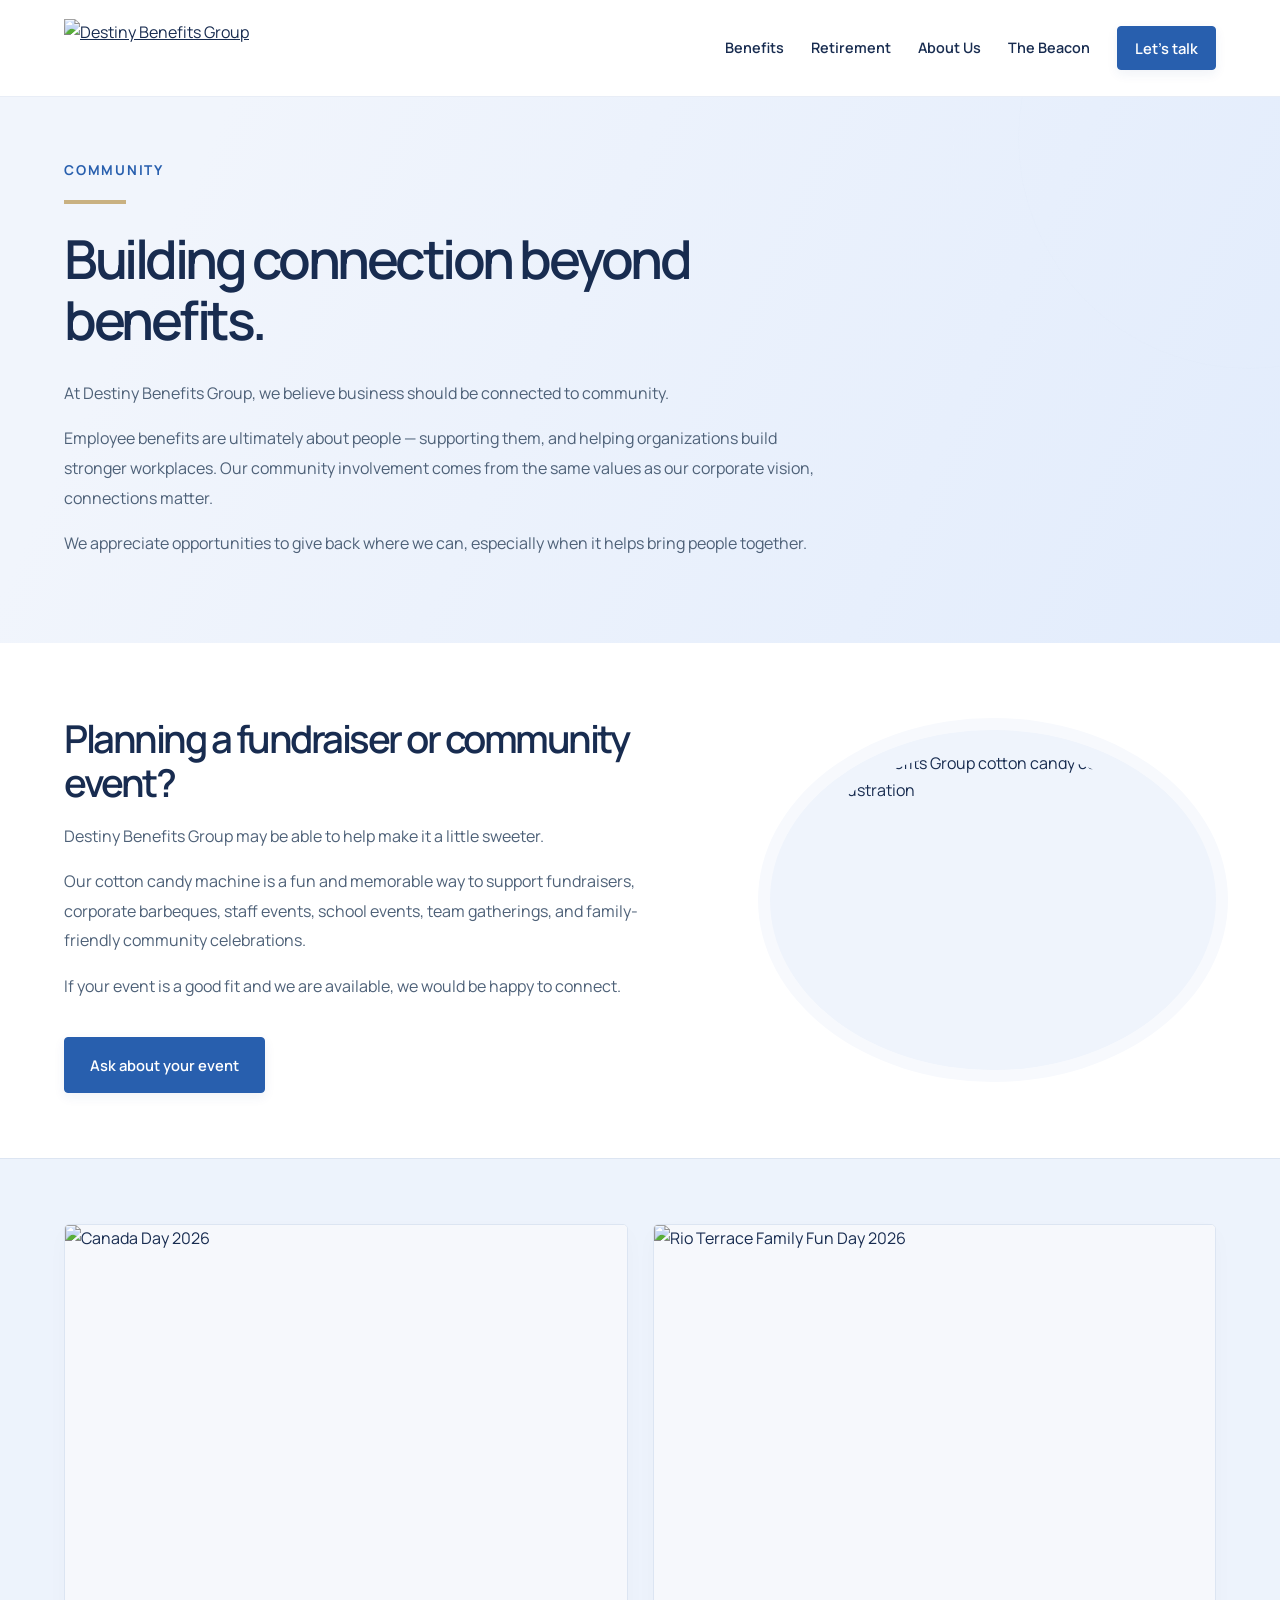
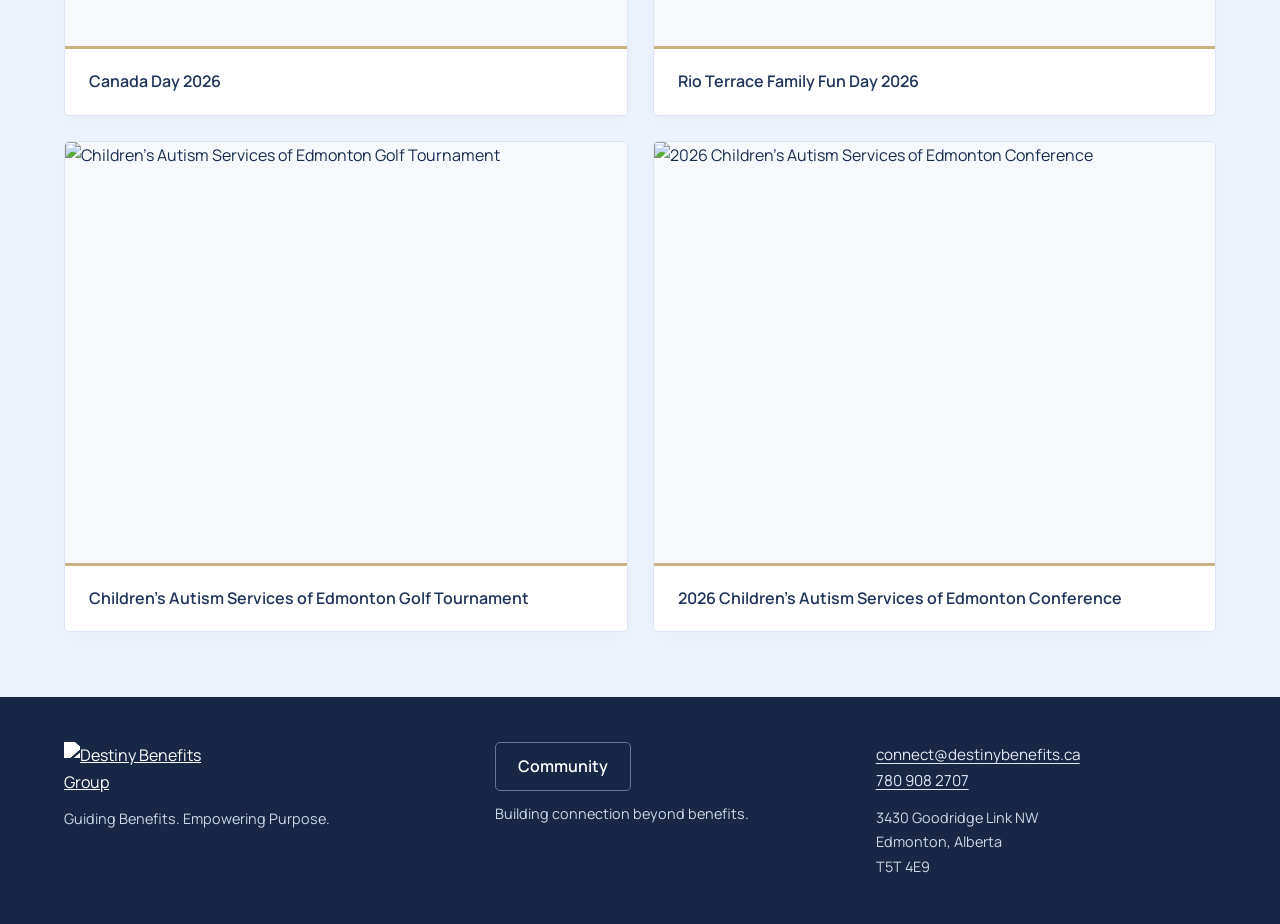
==== commit 5a1fda92: "Publish complete vibrant Destiny site with Volunteer Alberta page in website folder" ====
--- a/website/community/index.html
+++ b/website/community/index.html
@@ -4,9 +4,9 @@
 <meta charset="utf-8"><meta name="viewport" content="width=device-width,initial-scale=1">
 <title>Community | Destiny Benefits Group</title>
 <meta name="description" content="Building connection beyond benefits. Explore Destiny Benefits Group’s community involvement and cotton candy support for fundraisers and events.">
-<link rel="canonical" href="https://caseyco.ca/community/">
-<script async src="https://www.googletagmanager.com/gtag/js?id=G-K50L75HKY7"></script>
-<script>window.dataLayer=window.dataLayer||[];function gtag(){dataLayer.push(arguments)}gtag('js',new Date());gtag('config','G-K50L75HKY7');</script>
+
+
+
 <link rel="icon" type="image/svg+xml" href="data:image/svg+xml,%3Csvg xmlns='http://www.w3.org/2000/svg' viewBox='0 0 64 64'%3E%3Crect width='64' height='64' rx='10' fill='%23262327'/%3E%3Ctext x='32' y='45' text-anchor='middle' font-family='Georgia' font-size='43' fill='%23d6ac58'%3E%26amp%3B%3C/text%3E%3C/svg%3E">
 <style>
 @import url('https://fonts.googleapis.com/css2?family=DM+Sans:wght@400;500;600;700&family=Manrope:wght@400;500;600&display=swap');
@@ -50,5 +50,6 @@
 /* Render the original logo directly, without scaling its empty canvas. */
 .nav .brand-logo{display:block;width:190px;height:auto;background:none;mix-blend-mode:normal}.footer .brand-logo{display:block;width:180px;height:auto;background:none;mix-blend-mode:normal}@media(max-width:600px){.nav .brand-logo{width:145px;height:auto;background:none}}
 </style>
+<link rel="stylesheet" href="/concept.css">
 </head>
-<body><header class="wrap nav"><a href="/" aria-label="Destiny Benefits Group home"><img class="brand-logo" src="/assets/destiny-benefits-logo-web.svg" alt="Destiny Benefits Group" width="1114" height="339"></a><nav class="navlinks" aria-label="Main navigation"><a href="/healthbenefits/">Benefits</a><a href="/retirement/">Retirement</a><a href="/model/">About Us</a><a href="https://www.destinybenefits.ca/the-beacon-blog">The Beacon</a><a class="btn" href="/lets-talk/">Let’s talk</a></nav></header><main id="top"><section class="hero"><div class="wrap"><div class="community-intro"><h1 class="serif">Community</h1><h2 class="serif">Building connection beyond benefits.</h2><p>At Destiny Benefits Group, we believe business should be connected to community.</p><p>Employee benefits are ultimately about people — supporting them, and helping organizations build stronger workplaces. Our community involvement comes from the same values as our corporate vision, connections matter.</p><p>We appreciate opportunities to give back where we can, especially when it helps bring people together.</p></div></div></section><section class="community-section"><div class="wrap community-offer"><div><h2 class="serif">Planning a fundraiser or community event?</h2><p>Destiny Benefits Group may be able to help make it a little sweeter.</p><p>Our cotton candy machine is a fun and memorable way to support fundraisers, corporate barbeques, staff events, school events, team gatherings, and family-friendly community celebrations.</p><p>If your event is a good fit and we are available, we would be happy to connect.</p><div class="actions"><a class="btn" href="mailto:connect@destinybenefits.ca?subject=Community%20event%20inquiry">Ask about your event</a></div></div><img src="/images/community/cotton-candy.png" alt="Destiny Benefits Group cotton candy community event illustration" loading="lazy"></div></section><section class="community-section cream" aria-label="Community events"><div class="wrap community-gallery"><figure><img src="/images/community/canada-day.jpeg" alt="Canada Day 2026" loading="lazy"><figcaption>Canada Day 2026</figcaption></figure><figure><img src="/images/community/rio-terrace.jpg" alt="Rio Terrace Family Fun Day 2026" loading="lazy"><figcaption>Rio Terrace Family Fun Day 2026</figcaption></figure><figure><img src="/images/community/golf.jpeg" alt="Children’s Autism Services of Edmonton Golf Tournament" loading="lazy"><figcaption>Children’s Autism Services of Edmonton Golf Tournament</figcaption></figure><figure><img src="/images/community/conference.jpg" alt="2026 Children’s Autism Services of Edmonton Conference" loading="lazy"><figcaption>2026 Children’s Autism Services of Edmonton Conference</figcaption></figure></div></section></main><footer class="footer"><div class="wrap footer-grid"><div class="footer-brand"><a href="/" aria-label="Destiny Benefits Group home"><img class="brand-logo" src="/assets/destiny-benefits-logo-web.svg" alt="Destiny Benefits Group" width="1114" height="339"></a><p class="footer-tagline">Guiding Benefits. Empowering Purpose.</p></div><nav class="footer-community" aria-label="Community"><a class="community-link" href="/community/">Community</a><p>Building connection beyond benefits.</p></nav><div class="footer-contact"><a href="mailto:connect@destinybenefits.ca">connect@destinybenefits.ca</a><br><a href="tel:+17809082707">780 908 2707</a><address>3430 Goodridge Link NW<br>Edmonton, Alberta<br>T5T 4E9</address></div></div></footer></body></html>+<body class="inner-page page-community"><header class="wrap nav"><a href="/" aria-label="Destiny Benefits Group home"><img class="brand-logo" src="/assets/destiny-benefits-logo-web.svg" alt="Destiny Benefits Group" width="1114" height="339"></a><nav class="navlinks" aria-label="Main navigation"><a href="/healthbenefits/">Benefits</a><a href="/retirement/">Retirement</a><a href="/model/">About Us</a><a href="https://www.destinybenefits.ca/the-beacon-blog">The Beacon</a><a class="btn" href="/lets-talk/">Let’s talk</a></nav></header><main id="top"><section class="hero"><div class="wrap"><div class="community-intro"><h1 class="serif">Community</h1><h2 class="serif">Building connection beyond benefits.</h2><p>At Destiny Benefits Group, we believe business should be connected to community.</p><p>Employee benefits are ultimately about people — supporting them, and helping organizations build stronger workplaces. Our community involvement comes from the same values as our corporate vision, connections matter.</p><p>We appreciate opportunities to give back where we can, especially when it helps bring people together.</p></div></div></section><section class="community-section"><div class="wrap community-offer"><div><h2 class="serif">Planning a fundraiser or community event?</h2><p>Destiny Benefits Group may be able to help make it a little sweeter.</p><p>Our cotton candy machine is a fun and memorable way to support fundraisers, corporate barbeques, staff events, school events, team gatherings, and family-friendly community celebrations.</p><p>If your event is a good fit and we are available, we would be happy to connect.</p><div class="actions"><a class="btn" href="mailto:connect@destinybenefits.ca?subject=Community%20event%20inquiry">Ask about your event</a></div></div><img src="/images/community/cotton-candy.png" alt="Destiny Benefits Group cotton candy community event illustration" loading="lazy"></div></section><section class="community-section cream" aria-label="Community events"><div class="wrap community-gallery"><figure><img src="/images/community/canada-day.jpeg" alt="Canada Day 2026" loading="lazy"><figcaption>Canada Day 2026</figcaption></figure><figure><img src="/images/community/rio-terrace.jpg" alt="Rio Terrace Family Fun Day 2026" loading="lazy"><figcaption>Rio Terrace Family Fun Day 2026</figcaption></figure><figure><img src="/images/community/golf.jpeg" alt="Children’s Autism Services of Edmonton Golf Tournament" loading="lazy"><figcaption>Children’s Autism Services of Edmonton Golf Tournament</figcaption></figure><figure><img src="/images/community/conference.jpg" alt="2026 Children’s Autism Services of Edmonton Conference" loading="lazy"><figcaption>2026 Children’s Autism Services of Edmonton Conference</figcaption></figure></div></section></main><footer class="footer"><div class="wrap footer-grid"><div class="footer-brand"><a href="/" aria-label="Destiny Benefits Group home"><img class="brand-logo" src="/assets/destiny-benefits-logo-web.svg" alt="Destiny Benefits Group" width="1114" height="339"></a><p class="footer-tagline">Guiding Benefits. Empowering Purpose.</p></div><nav class="footer-community" aria-label="Community"><a class="community-link" href="/community/">Community</a><p>Building connection beyond benefits.</p></nav><div class="footer-contact"><a href="mailto:connect@destinybenefits.ca">connect@destinybenefits.ca</a><br><a href="tel:+17809082707">780 908 2707</a><address>3430 Goodridge Link NW<br>Edmonton, Alberta<br>T5T 4E9</address></div></div></footer></body></html>
--- a/concept.css
+++ b/concept.css
@@ -0,0 +1,40 @@
+
+:root{--ink:#182c50;--muted:#4e6178;--gold:#cbb88e;--pale:#edf3fc;--cream:#fff;--line:#dbe3ef}
+body{color:var(--ink)}
+.wrap{max-width:1220px}.nav{min-height:96px;border:0}.navlinks a{font-weight:600}.navlinks a:not(.btn):hover{color:#2964c2}.btn{background:#285fae;border-color:#285fae;border-radius:4px;box-shadow:0 4px 12px #1e469412;transition:background .2s,transform .2s}.btn:hover{background:#204c8b;border-color:#204c8b;transform:translateY(-2px)}
+.hero{background:linear-gradient(115deg,#f1f5fc 15%,#e2ecfc 100%)}
+.home-hero{border-top:1px solid #e8edf6}.home-hero .herogrid{padding-top:85px;padding-bottom:86px;grid-template-columns:1.2fr .8fr;gap:5%;align-items:center}.home-hero h1{font-size:clamp(2.7rem,4.4vw,4.3rem);line-height:1.12;letter-spacing:-.055em;margin:0 0 26px}.home-hero h1 span{color:#2d64b5}.home-hero h1:before{content:'';display:block;width:62px;height:4px;background:#c9b181;margin-bottom:27px}.home-hero .lead{font-size:1.12rem;line-height:1.8}.home-hero .lead+p{font-size:.94rem;max-width:535px;color:#50647c}
+.logo-animation{border-radius:50%;aspect-ratio:1/1;background:#27345f;box-shadow:0 0 0 18px #ffffff70,0 0 0 19px #b7c9e366,0 30px 65px #253f6b20;max-width:370px;justify-self:end}.logo-animation img,.logo-animation video{object-fit:contain;background:#27345f}
+.home-plans{padding:30px 0 34px;background:#fff}.home-plans .plans-heading{font-size:1.3rem}.plans-columns{margin-top:20px;padding-top:17px;border-top:1px solid #dde5ef}.plans-columns h3{font-size:1.1rem;color:#285fae}.plans-columns p{font-size:.94rem}
+.section{padding:78px 0}.intro{gap:9%}.intro h2{font-size:clamp(2.25rem,3.8vw,3.65rem);line-height:1.12}.intro h2:before{content:'';display:block;width:48px;height:3px;background:#c9b181;margin-bottom:25px}.intro .lead{margin-top:0;font-size:1.08rem}.home-questions{list-style:none;padding:0;font-size:1.05rem;margin:25px 0}.home-questions li{padding:12px 0 12px 22px;border-left:2px solid #c9b181;margin:10px 0;background:linear-gradient(90deg,#f1f5fc,transparent)}
+.home-service-section{background:#edf3fc;padding:66px 0 72px}.home-service-section h2{max-width:780px;font-size:clamp(2rem,3.4vw,3.2rem);line-height:1.15}.home-services{gap:20px;background:none;border:0;margin-top:34px!important}.home-services .offer{padding:30px;background:#fff;border:1px solid #dce5f2;border-top:3px solid #7d9fd2;border-radius:4px;box-shadow:0 8px 20px #233e6a04}.service-title{margin-bottom:16px;gap:17px}.service-title .service-icon{flex:0 0 58px;width:58px;height:58px;transform:scale(1.1);transform-origin:center;background:#eff4fc;border-radius:50%;mix-blend-mode:multiply}.service-title .service-icon:before{margin:5px}.service-title h3{font-size:1.2rem}.home-services .offer p{font-size:.96rem;line-height:1.75}
+.approach-section{background:#202f55;color:#fff;position:relative;overflow:hidden}.approach-section:after{content:'';position:absolute;width:370px;height:370px;border:1px solid #ffffff0f;border-radius:50%;right:-150px;top:-170px;box-shadow:0 0 0 70px #ffffff03,0 0 0 140px #ffffff03;pointer-events:none}.home-approach{max-width:960px;position:relative;z-index:1}.home-approach h2{max-width:850px;font-size:clamp(2rem,3.5vw,3.4rem);line-height:1.14;margin-bottom:30px}.home-approach p{color:#d5dfef;max-width:790px;line-height:1.85}.home-approach h2+p{color:#d8c69f;font-size:1.2rem}.home-approach p:last-child{border-left:3px solid #c9b181;padding-left:22px;margin-top:30px;font-size:1.12rem;color:#fff}
+.contact{background:#f5f7fc;padding:62px 0}.contact h2{font-size:clamp(2.3rem,3.6vw,3.8rem)}.contact-content{max-width:none;display:grid;grid-template-columns:1fr auto;gap:0 45px;align-items:center}.contact-content h2{margin:0 0 12px}.contact-content .lead{grid-column:1;margin:0;font-size:1.05rem}.contact-content .actions{grid-column:2;grid-row:1/3;margin:0}.contact-content .btn.light{border-color:#a9b9d0}
+.footer{background:#182745;border:0;padding:45px 0}.footer .brand-logo{filter:brightness(0) invert(1);background:none}.footer p,.footer .footer-tagline,.footer address{color:#ccd6e6}.footer a{color:#e0e9f7}.footer .community-link{color:#fff;border-color:#657693;background:none}.footer .community-link:hover{background:#ffffff10;border-color:#b9cbe7}
+:focus-visible{outline:3px solid #a47d33;outline-offset:5px}
+@media(max-width:850px){.home-hero .herogrid{grid-template-columns:1fr;gap:42px;padding-top:50px;padding-bottom:55px}.logo-animation{grid-row:auto;justify-self:center;max-width:290px;width:80%}.intro{gap:32px}.section{padding:58px 0}.contact-content{display:block}.contact-content .actions{margin-top:24px}.home-services .offer{padding:25px}}
+@media(max-width:600px){.home-hero h1{font-size:clamp(2.3rem,8.3vw,3rem)}.home-hero .herogrid{padding-top:38px;gap:35px}.logo-animation{max-width:240px;box-shadow:0 0 0 10px #ffffff70,0 0 0 11px #b7c9e366,0 20px 40px #253f6b18}.navlinks{gap:12px;font-size:.78rem}.home-services{gap:14px}.home-questions li{padding:10px 14px}.footer .footer-grid{gap:28px}.contact-content .actions{gap:10px}.contact-content .btn{padding:13px 17px}.home-approach h2{font-size:2.2rem}}
+@media(prefers-reduced-motion:reduce){.btn:hover{transform:none}}
+
+/* Inner pages: the same blue, navy and champagne composition as Home. */
+.inner-page .hero{position:relative;isolation:isolate;overflow:hidden;border-top:1px solid #e8edf6}
+.inner-page .hero:after{content:'';position:absolute;z-index:-1;width:460px;height:460px;right:-200px;top:-190px;border:1px solid #b6c8e14d;border-radius:50%;box-shadow:0 0 0 65px #ffffff18,0 0 0 130px #ffffff12;pointer-events:none}
+.inner-page .hero h1{font-size:clamp(2.8rem,4.4vw,4.3rem);line-height:1.12;letter-spacing:-.055em;margin:16px 0 25px}.inner-page .hero h1 span{color:#2d64b5}
+.inner-page .hero .eyebrow{color:#2b5ba0}.inner-page .hero .lead{font-size:1.1rem;line-height:1.85}
+.inner-page .herogrid{padding-top:75px;padding-bottom:80px;gap:7%;grid-template-columns:1.13fr .87fr}
+.inner-page .heroaside{position:relative;background:#24345b;padding:40px;color:#fff;border:1px solid #ffffff55;border-top:3px solid #c9b181;border-radius:5px;box-shadow:12px 12px 0 #d6e2f4,0 20px 45px #20335812}
+.inner-page .heroaside strong{font-size:clamp(1.65rem,2.3vw,2.2rem);line-height:1.25;letter-spacing:-.04em}.inner-page .heroaside p{color:#dce5f4;line-height:1.8;font-size:1rem;margin-bottom:0}
+.inner-page .eyebrow{color:#285fae}.inner-page .audience-heading h2{font-size:clamp(2.2rem,3.5vw,3.4rem);line-height:1.15;margin-top:14px}.inner-page .audience-heading p{font-size:1rem;line-height:1.8}
+.inner-page .audience-tabs{gap:15px;margin-top:32px}.inner-page .audience-tab{border-radius:4px;background:#f6f8fc;border-color:#dbe3ef;padding:22px;min-height:110px;position:relative}
+.inner-page .audience-tab:hover{background:#eaf1fb;border-color:#6e91c2}.inner-page .audience-tab span{color:#2d64b5}.inner-page .audience-tab small{color:#53667e;margin-top:7px}.inner-page .audience-tab.active{background:#24345b;border-color:#24345b;box-shadow:inset 0 -3px #c9b181;color:#fff}.inner-page .audience-tab.active span{color:#ddcba6}.inner-page .audience-tab.active small{color:#dae4f4}
+.inner-page .audience-panel{background:#f1f5fc;border:1px solid #dce5f2;border-radius:5px;padding:42px;gap:7%;margin-top:20px;align-items:start;min-height:0}
+.inner-page .audience-copy h3{font-size:clamp(2rem,3.1vw,2.8rem);line-height:1.15;margin:14px 0 24px}.inner-page .audience-copy p{font-size:1rem;line-height:1.85;color:#4e6178}.inner-page .audience-copy p strong{color:#243e69}.inner-page .audience-copy .btn{margin-top:18px}
+.inner-page .audience-benefits{background:#fff;padding:28px;border:1px solid #dce5f2;border-top:3px solid #c9b181;border-radius:4px;align-self:start;margin-top:3px}.inner-page .audience-benefits li{border-color:#e2e9f3;padding:20px 0}.inner-page .audience-benefits li:last-child{padding-bottom:0}.inner-page .audience-benefits strong{color:#203c68;font-size:1rem;line-height:1.5}.inner-page .audience-benefits span:not(.eyebrow){color:#52657c;line-height:1.8;margin-top:9px}
+.inner-page .review{background:#202f55;padding:75px 0}.inner-page .reviewgrid{gap:8%;align-items:start}.inner-page .review h2{font-size:clamp(2.2rem,3.6vw,3.4rem);line-height:1.14;margin-top:18px}.inner-page .review .eyebrow{color:#dcc9a3}.inner-page .review .lead,.inner-page .review p{color:#d5dfef;font-size:1.04rem;line-height:1.85}.inner-page .review .btn{background:#edf3fc;border-color:#edf3fc;color:#20345b}.inner-page .review .btn:hover{background:#d9e5f7}.inner-page .review-note{background:#ffffff05;border:1px solid #61718e;border-top:3px solid #c9b181;border-radius:4px;padding:30px;margin-top:3px}.inner-page .review-note h3{font-size:1.55rem;line-height:1.35;margin:17px 0}.inner-page .review-note p{font-size:.96rem}
+.page-model .model-intro{padding-top:66px;padding-bottom:68px;max-width:1220px}.page-model .model-intro h1,.page-community .community-intro h1{font-size:.85rem;text-transform:uppercase;letter-spacing:.13em;color:#285fae;font-weight:700;margin:0 0 22px}.page-model .model-intro h2{font-size:clamp(2.7rem,4.5vw,4.4rem);max-width:820px;line-height:1.13;margin:0 0 28px}.page-model .model-intro h2:before,.page-community .community-intro h2:before,.page-lets-talk .hero h1:before{content:'';display:block;width:62px;height:4px;background:#c9b181;margin-bottom:25px}.page-model .model-intro .lead{max-width:780px;margin:14px 0;line-height:1.8}.page-model #philosophy{background:#202f55;color:white}.page-model #philosophy .eyebrow{color:#dcc9a3}.page-model #philosophy h3{color:white;font-size:clamp(2rem,3.4vw,3.2rem)}.page-model #philosophy h3:before{content:none}.page-model #philosophy p{color:#d5dfef;line-height:1.9;margin-top:0;margin-bottom:22px}.page-model #philosophy p:last-child{margin-bottom:0}.page-model #expertise{background:#f1f5fc}.page-model .expertise-heading{margin-bottom:30px}.page-model .model-heading{font-size:clamp(2rem,3.5vw,3.3rem);line-height:1.15}.page-model .advisor-grid{gap:24px}.page-model .advisor-card{border:1px solid #dae3f0;border-radius:5px;box-shadow:0 10px 25px #233e6a05}.page-model .advisor-featured{border-top:3px solid #c9b181}.page-model .advisor-featured .advisor-content{padding:38px}.page-model .advisor-card h4{color:#20345b}.page-model .advisor-card .advisor-role{color:#285fae;font-size:.95rem}.page-model .advisor-content>p{color:#4e6178;line-height:1.85;font-size:.97rem}.page-model .advisor-card:not(.advisor-featured) .advisor-photo{border-radius:50%;outline:6px solid #eff4fc;width:120px;height:120px}.page-model .advisor-card:not(.advisor-featured){border-top:3px solid #8ba9d4}
+.page-lets-talk .hero>.wrap{padding-top:65px!important;padding-bottom:65px!important}.page-lets-talk .hero h1{margin-top:0}.page-lets-talk #contact{background:#fff;padding:65px 0 80px}.page-lets-talk .talk-grid{gap:7%;align-items:stretch}.page-lets-talk .talk-details{border-top:3px solid #c9b181;padding:30px 0}.page-lets-talk .talk-details h2{font-size:clamp(1.65rem,2.5vw,2rem)!important;line-height:1.25;margin-top:0}.page-lets-talk .talk-details a{color:#285fae;text-underline-offset:5px;font-size:1.05rem}.page-lets-talk .talk-details address{color:#52657c;font-size:1rem;line-height:1.8}.page-lets-talk .talk-card{background:#24345b;color:white;border:1px solid #24345b;border-top:3px solid #c9b181;padding:36px;border-radius:5px;box-shadow:10px 10px 0 #e3ebf7}.page-lets-talk .talk-card h2{font-size:clamp(1.8rem,2.7vw,2.6rem);line-height:1.2;margin-top:0}.page-lets-talk .talk-card p{color:#d5dfef;line-height:1.8}.page-lets-talk .talk-card .btn{background:#edf3fc;border-color:#edf3fc;color:#20345b}.page-lets-talk .talk-card .btn:hover{background:#d9e5f7}
+.page-community .community-intro{max-width:900px;padding-top:66px;padding-bottom:68px}.page-community .community-intro h2{font-size:clamp(2.6rem,4.2vw,4.1rem);max-width:800px;line-height:1.13;margin:0 0 28px}.page-community .community-intro p{max-width:760px;line-height:1.85;color:#4e6178}.page-community .community-section{padding:65px 0}.page-community .community-offer{gap:9%;grid-template-columns:1.15fr .85fr}.page-community .community-offer h2{font-size:clamp(2rem,3vw,2.8rem);line-height:1.15}.page-community .community-offer p{color:#4e6178;line-height:1.85}.page-community .community-offer img{background:#eff4fc;border-radius:50%;padding:20px;aspect-ratio:1;max-height:340px;box-shadow:0 0 0 12px #f7f9fd}.page-community .community-section.cream{background:#edf3fc;border-top:1px solid #dce5f2}.page-community .community-gallery{gap:25px;align-items:start}.page-community .community-gallery figure{background:#fff;border:1px solid #dce5f2;border-radius:5px;overflow:hidden;box-shadow:0 8px 22px #233e6a06}.page-community .community-gallery img{border-radius:0;background:#f6f8fc}.page-community .community-gallery figcaption{font-size:1rem;font-weight:600;color:#20345b;line-height:1.6;margin:0;padding:20px 24px;border-top:3px solid #c9b181}
+@media(max-width:900px){.inner-page .herogrid{gap:5%}.inner-page .heroaside{padding:28px}.inner-page .audience-panel{padding:30px;gap:5%}.inner-page .audience-benefits{padding:23px}.inner-page .audience-tab{padding:20px 16px}.inner-page .audience-tab strong{font-size:1rem}.page-model .advisor-featured .advisor-content{padding:28px}}
+@media(max-width:850px){.inner-page .herogrid{grid-template-columns:1fr;padding:52px 34px 60px;gap:32px}.inner-page .heroaside{max-width:650px;width:100%;box-shadow:8px 8px 0 #d6e2f4}.inner-page .audience-panel{grid-template-columns:1fr;gap:30px}.inner-page .audience-benefits{border-left:1px solid #dce5f2;padding:25px}.inner-page .reviewgrid{grid-template-columns:1fr;gap:30px}.inner-page .review{padding:58px 0}.page-model .model-intro,.page-community .community-intro{padding-top:48px;padding-bottom:50px}.page-community .community-offer{gap:5%}}
+@media(max-width:700px){.page-community .community-offer{grid-template-columns:1fr;gap:32px}.page-community .community-offer img{max-width:280px;justify-self:center}.page-lets-talk .talk-grid{grid-template-columns:1fr;gap:25px}.page-lets-talk .talk-card{padding:28px;box-shadow:6px 6px 0 #e3ebf7}.page-lets-talk #contact{padding:38px 0 55px}.page-community .community-gallery{grid-template-columns:1fr}}
+@media(max-width:600px){.inner-page .herogrid{padding:38px 22px 48px}.inner-page .hero h1{font-size:clamp(2.35rem,8.7vw,3rem)}.inner-page .heroaside{padding:27px}.inner-page .audience-tabs{gap:9px}.inner-page .audience-tab{min-height:80px;padding:16px 18px}.inner-page .audience-tab small{margin-left:31px}.inner-page .audience-panel{padding:25px 20px;gap:25px;margin-top:16px}.inner-page .audience-benefits{padding:23px 20px}.inner-page .review-note{padding:26px 23px}.page-model .advisor-featured .advisor-content{padding:26px 22px}.page-model .model-intro h2,.page-community .community-intro h2{font-size:2.55rem}.page-lets-talk .hero>.wrap{padding-top:42px!important;padding-bottom:45px!important}.page-community .community-section{padding:48px 0}}
